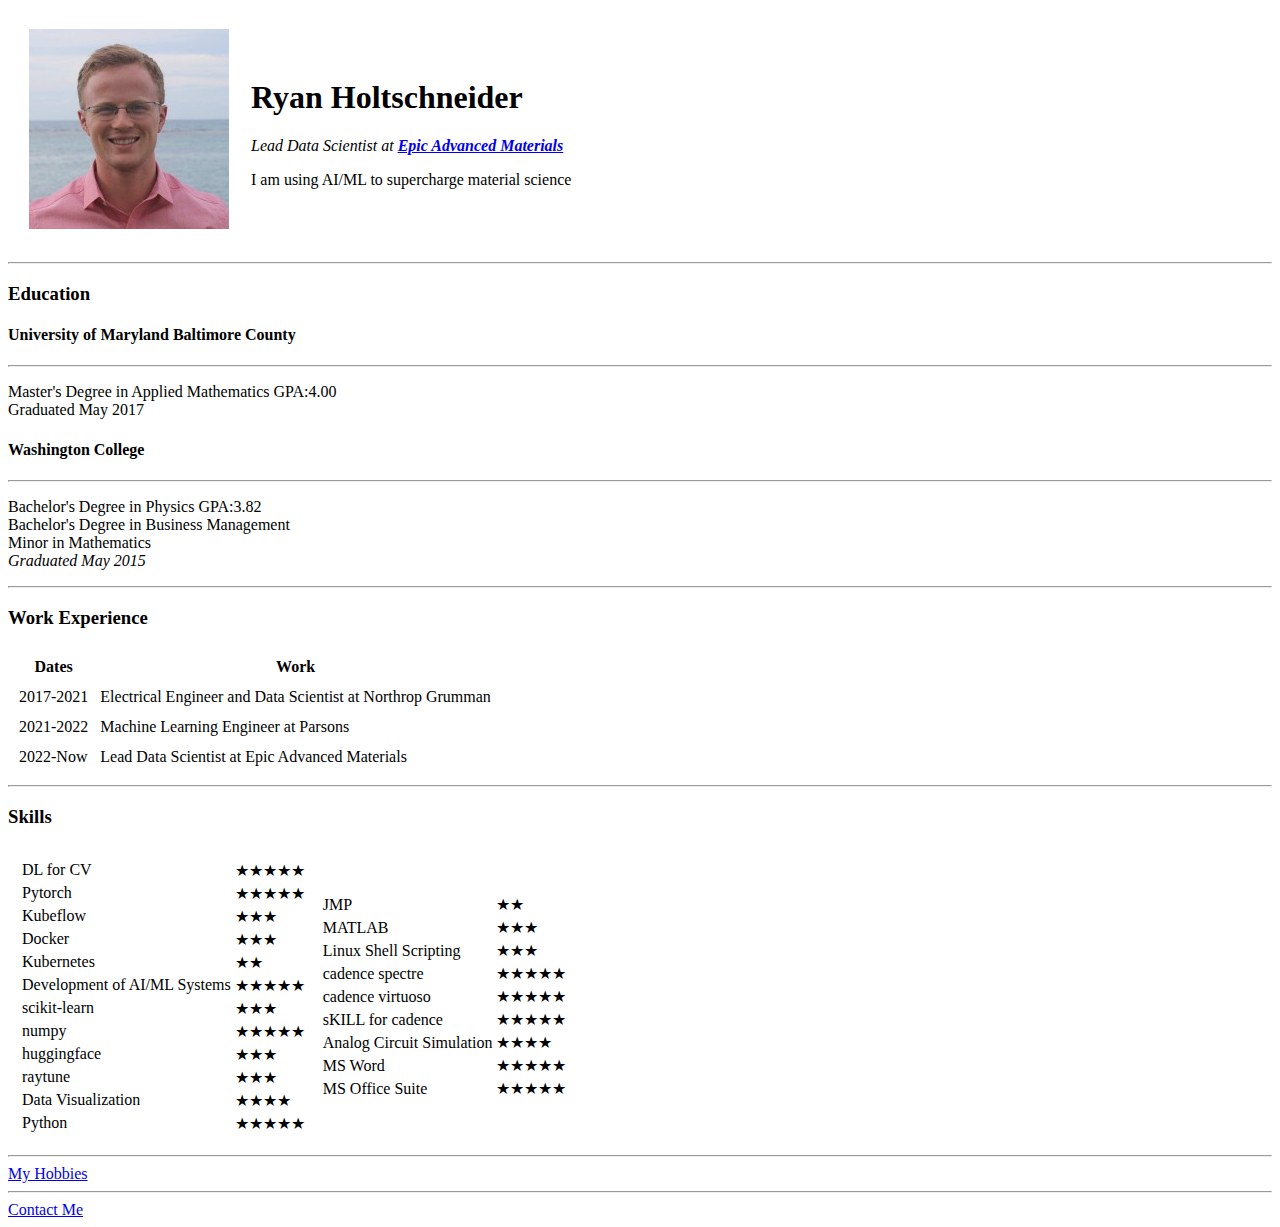
==== index.html @ 17277110 "Add initial cv website files" ====
<!DOCTYPE html>
<html lang="en" dir="ltr">

<head>
  <meta charset="utf-8">
  <title>Ryan's Personal Site</title>
</head>

<body>
  <table cellspacing="20">
    <tr>
      <td>
        <img src="ryan.jpeg" alt="Ryan Profile Picture">
      </td>
      <td>
        <h1> Ryan Holtschneider</h1>
        <p><em>Lead Data Scientist at <strong><a href="https://www.epicbnnt.com/">Epic Advanced Materials</a></strong></em></p>
        <p>
          I am using AI/ML to supercharge material science
        </p>
      </td>
    </tr>
  </table>



  <hr />
  <h3>Education</h3>
  <h4>
    University of Maryland Baltimore County
  </h4>
  <hr />
  <p>
    Master's Degree in Applied Mathematics GPA:4.00
    <br /> Graduated May 2017
  </p>
  <h4>
    Washington College
  </h4>
  <hr />
  <p>
    Bachelor's Degree in Physics GPA:3.82
    <br />Bachelor's Degree in Business Management
    <br />Minor in Mathematics
    <br /> <em>Graduated May 2015</em>
  </p>
  <hr />
  <h3>Work Experience</h3>
  <table cellspacing="10">
    <thead>
      <th>
        Dates
      </th>
      <th>
        Work
      </th>
      <tr>
        <td>
          2017-2021
        </td>
        <td>
          Electrical Engineer and Data Scientist at Northrop Grumman
        </td>
      </tr>

      <tr>
        <td>2021-2022</td>
        <td>Machine Learning Engineer at Parsons</td>
      </tr>
      <tr>
        <td>2022-Now</td>
        <td>Lead Data Scientist at Epic Advanced Materials</td>
      </tr>

    </thead>
  </table>
  <hr />
  <h3>
    Skills
  </h3>
  <table cellspacing="10">
    <tr>
      <td>
        <table>
          <tr>
            <td>DL for CV</td>
            <td>★★★★★</td>
          </tr>
          <tr>
            <td>Pytorch</td>
            <td>★★★★★</td>
          </tr>
          <tr>
            <td>Kubeflow</td>
            <td>★★★</td>
          </tr>
          <tr>
            <td>Docker</td>
            <td>★★★</td>
          </tr>
          <tr>
            <td>Kubernetes</td>
            <td>★★</td>
          </tr>
          <tr>
            <td>Development of AI/ML Systems</td>
            <td>★★★★★</td>
          </tr>
          <tr>
            <td>scikit-learn</td>
            <td>★★★</td>
          </tr>
          <tr>
            <td>numpy</td>
            <td>★★★★★</td>
          </tr>
          <tr>
            <td>huggingface</td>
            <td>★★★</td>
          </tr>
          <tr>
            <td>raytune</td>
            <td>★★★</td>
          </tr>
          <tr>
            <td>Data Visualization</td>
            <td>★★★★</td>
          </tr>
          <tr>
            <td>Python</td>
            <td>★★★★★</td>
          </tr>
        </table>
      </td>
      <td>
        <table>
          <tr>
            <td>JMP</td>
            <td>★★</td>
          </tr>
          <tr>
            <td>MATLAB</td>
            <td>★★★</td>
          </tr>
          <tr>
            <td>Linux Shell Scripting</td>
            <td>★★★</td>
          </tr>
          <tr>
            <td>cadence spectre</td>
            <td>★★★★★</td>
          </tr>
          <tr>
            <td>cadence virtuoso</td>
            <td>★★★★★</td>
          </tr>
          <tr>
            <td>sKILL for cadence</td>
            <td>★★★★★</td>
          </tr>
          <tr>
            <td>Analog Circuit Simulation</td>
            <td>★★★★</td>
          </tr>
          <tr>
            <td>MS Word</td>
            <td>★★★★★</td>
          </tr>
          <tr>
            <td>MS Office Suite</td>
            <td>★★★★★</td>
          </tr>
        </table>
      </td>
    </tr>

  </table>
  <hr />
  <a href="hobbies.html">My Hobbies</a>
  <hr />
  <a href="contact_page.html">Contact Me</a>



</body>

</html>
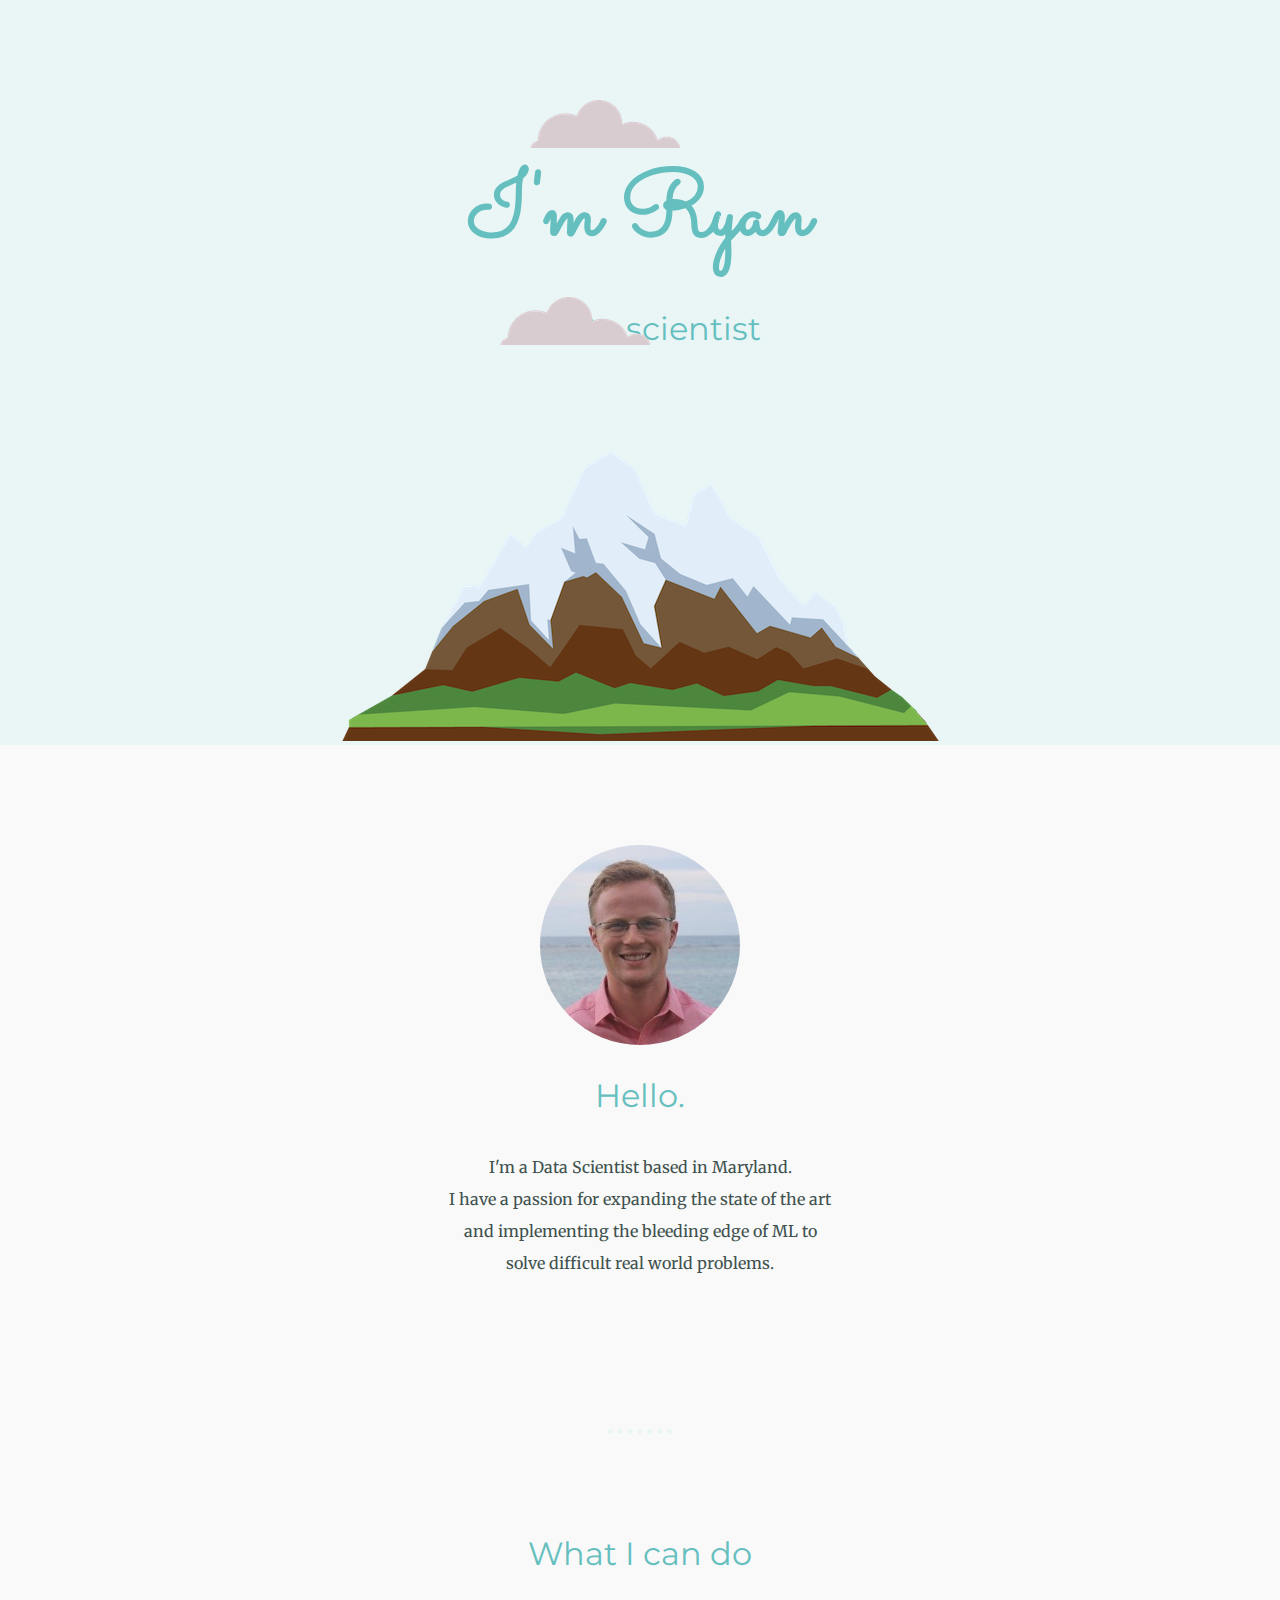
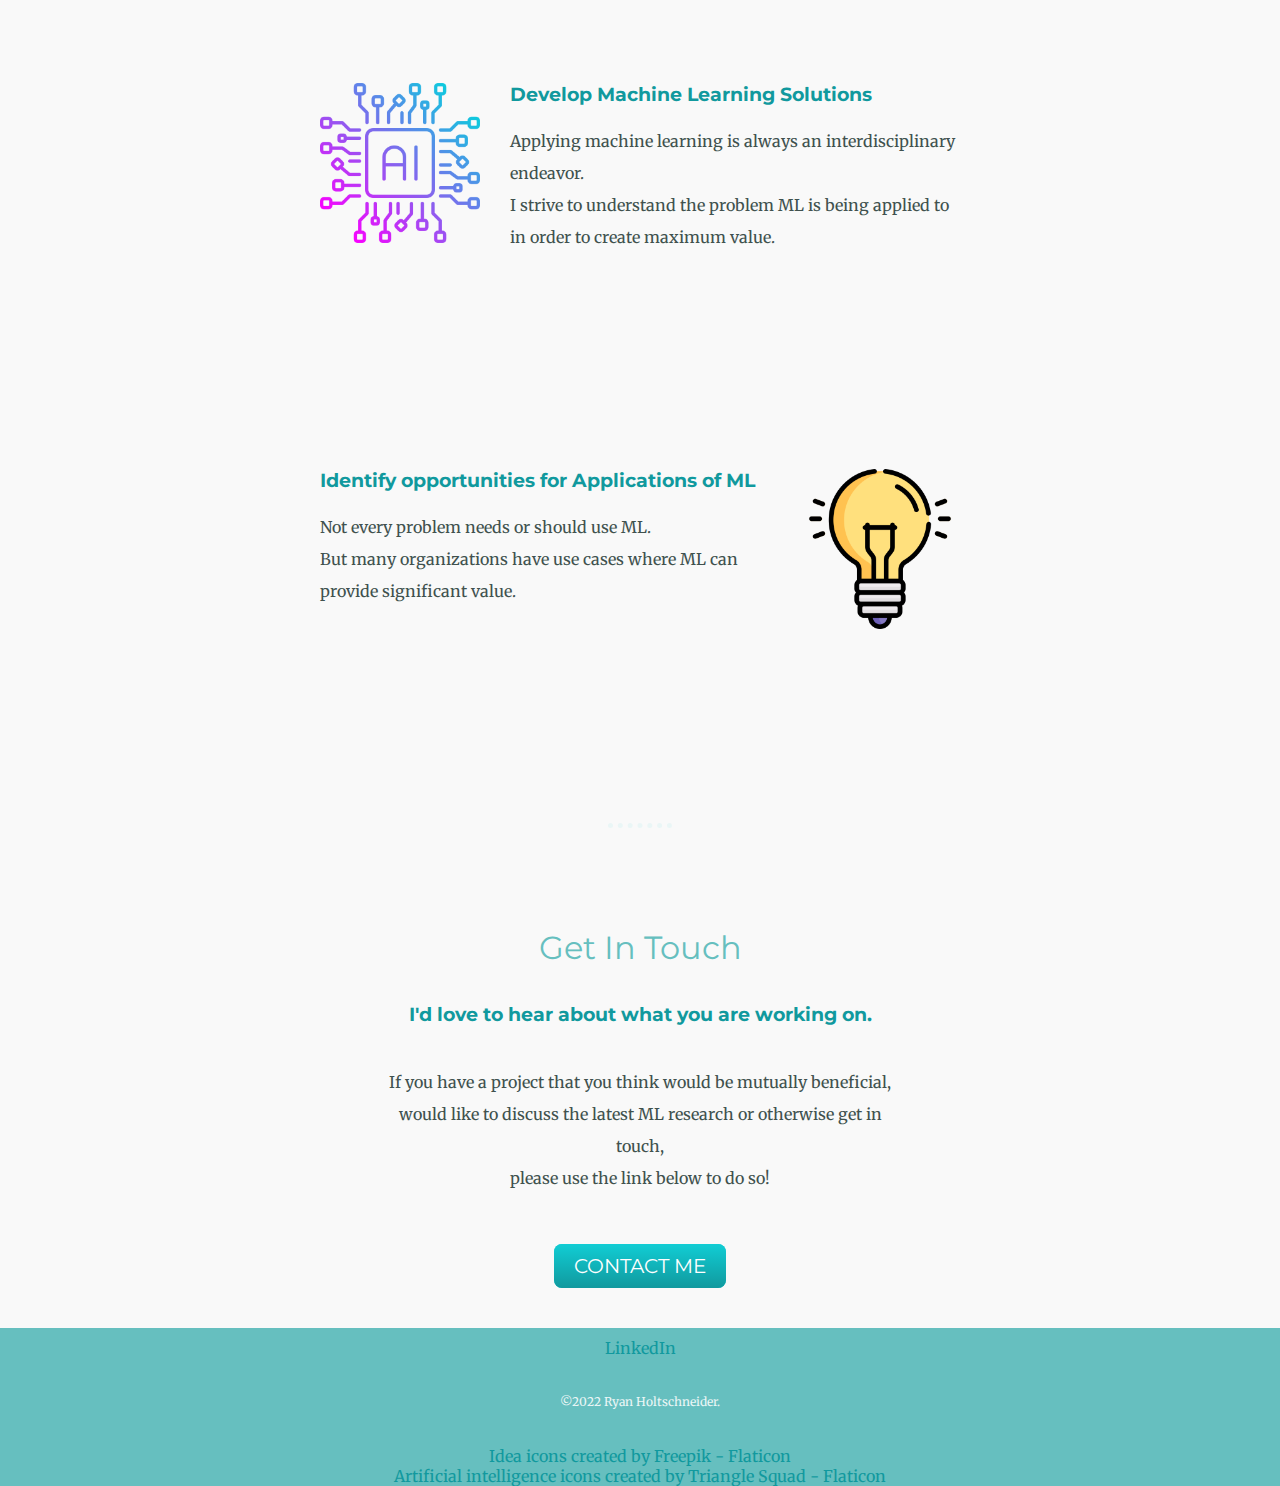
==== commit b45ea375: "update to css version" ====
--- a/index.html
+++ b/index.html
@@ -3,184 +3,62 @@
 
 <head>
   <meta charset="utf-8">
-  <title>Ryan's Personal Site</title>
+  <title>Ryan's Site</title>
+  <link rel="stylesheet" href="css/styles.css">
+  <link rel="icon" href="favicon.ico">
+  <link rel="preconnect" href="https://fonts.googleapis.com">
+  <link rel="preconnect" href="https://fonts.gstatic.com" crossorigin>
+  <link href="https://fonts.googleapis.com/css2?family=Merriweather&family=Montserrat&family=Sacramento&display=swap" rel="stylesheet">
 </head>
 
 <body>
-  <table cellspacing="20">
-    <tr>
-      <td>
-        <img src="ryan.jpeg" alt="Ryan Profile Picture">
-      </td>
-      <td>
-        <h1> Ryan Holtschneider</h1>
-        <p><em>Lead Data Scientist at <strong><a href="https://www.epicbnnt.com/">Epic Advanced Materials</a></strong></em></p>
-        <p>
-          I am using AI/ML to supercharge material science
-        </p>
-      </td>
-    </tr>
-  </table>
+  <div class="top-container">
+    <h1>I'm Ryan</h1>
+    <h2>a data scientist</h2>
+    <img class="top-cloud" src="images/cloud.png" alt="cloud-img">
+    <img class="bottom-cloud" src="images/cloud.png" alt="cloud-img">
+    <img src="images/mountain.png" alt="mountain-img">
+  </div>
+  <div class="middle-container">
+    <div class="profile">
+      <img style="border-radius:100%" src="images/ryan.jpeg" alt="profile-picture">
+      <h2>Hello.</h2>
+      <p class="intro">I'm a Data Scientist based in Maryland. <br /> I have a passion for expanding the state of the art <br />
+        and implementing the bleeding edge of ML to solve difficult real world problems.</p>
+    </div>
+    <hr>
+    <div class="skills">
+      <h2>What I can do</h2>
+      <div class="skill-row">
+        <img class="skill-img" src="images/chip.png" alt="artificial-intelligence">
+        <h3>Develop Machine Learning Solutions</h3>
+        <p class="skill-text"> Applying machine learning is always an interdisciplinary endeavor. <br />I strive to understand the problem ML is being applied to in order to create maximum value.</p>
+      </div>
+      <div class="skill-row">
+        <img class="skill-img2" src="images/light-bulb.png" alt="light-bulb">
+        <h3>Identify opportunities for Applications of ML </h3>
+        <p class="skill-text">Not every problem needs or should use ML. <br /> But many organizations have use cases where ML can provide significant value.</p>
+      </div>
+    </div>
+    <hr>
+    <div class="contact-me">
+      <h2>Get In Touch</h2>
+      <h3>I'd love to hear about what you are working on.</h3>
+      <p class="contact-text">If you have a project that you think would be mutually beneficial, <br>
+        would like to discuss the latest ML research or otherwise get in touch,
+        <br /> please use the link below to do so!
+      </p>
+      <a class="btn" href="mailto:rholtschneider2@gmail.com">CONTACT ME</a>
+    </div>
+  </div>
 
 
-
-  <hr />
-  <h3>Education</h3>
-  <h4>
-    University of Maryland Baltimore County
-  </h4>
-  <hr />
-  <p>
-    Master's Degree in Applied Mathematics GPA:4.00
-    <br /> Graduated May 2017
-  </p>
-  <h4>
-    Washington College
-  </h4>
-  <hr />
-  <p>
-    Bachelor's Degree in Physics GPA:3.82
-    <br />Bachelor's Degree in Business Management
-    <br />Minor in Mathematics
-    <br /> <em>Graduated May 2015</em>
-  </p>
-  <hr />
-  <h3>Work Experience</h3>
-  <table cellspacing="10">
-    <thead>
-      <th>
-        Dates
-      </th>
-      <th>
-        Work
-      </th>
-      <tr>
-        <td>
-          2017-2021
-        </td>
-        <td>
-          Electrical Engineer and Data Scientist at Northrop Grumman
-        </td>
-      </tr>
-
-      <tr>
-        <td>2021-2022</td>
-        <td>Machine Learning Engineer at Parsons</td>
-      </tr>
-      <tr>
-        <td>2022-Now</td>
-        <td>Lead Data Scientist at Epic Advanced Materials</td>
-      </tr>
-
-    </thead>
-  </table>
-  <hr />
-  <h3>
-    Skills
-  </h3>
-  <table cellspacing="10">
-    <tr>
-      <td>
-        <table>
-          <tr>
-            <td>DL for CV</td>
-            <td>★★★★★</td>
-          </tr>
-          <tr>
-            <td>Pytorch</td>
-            <td>★★★★★</td>
-          </tr>
-          <tr>
-            <td>Kubeflow</td>
-            <td>★★★</td>
-          </tr>
-          <tr>
-            <td>Docker</td>
-            <td>★★★</td>
-          </tr>
-          <tr>
-            <td>Kubernetes</td>
-            <td>★★</td>
-          </tr>
-          <tr>
-            <td>Development of AI/ML Systems</td>
-            <td>★★★★★</td>
-          </tr>
-          <tr>
-            <td>scikit-learn</td>
-            <td>★★★</td>
-          </tr>
-          <tr>
-            <td>numpy</td>
-            <td>★★★★★</td>
-          </tr>
-          <tr>
-            <td>huggingface</td>
-            <td>★★★</td>
-          </tr>
-          <tr>
-            <td>raytune</td>
-            <td>★★★</td>
-          </tr>
-          <tr>
-            <td>Data Visualization</td>
-            <td>★★★★</td>
-          </tr>
-          <tr>
-            <td>Python</td>
-            <td>★★★★★</td>
-          </tr>
-        </table>
-      </td>
-      <td>
-        <table>
-          <tr>
-            <td>JMP</td>
-            <td>★★</td>
-          </tr>
-          <tr>
-            <td>MATLAB</td>
-            <td>★★★</td>
-          </tr>
-          <tr>
-            <td>Linux Shell Scripting</td>
-            <td>★★★</td>
-          </tr>
-          <tr>
-            <td>cadence spectre</td>
-            <td>★★★★★</td>
-          </tr>
-          <tr>
-            <td>cadence virtuoso</td>
-            <td>★★★★★</td>
-          </tr>
-          <tr>
-            <td>sKILL for cadence</td>
-            <td>★★★★★</td>
-          </tr>
-          <tr>
-            <td>Analog Circuit Simulation</td>
-            <td>★★★★</td>
-          </tr>
-          <tr>
-            <td>MS Word</td>
-            <td>★★★★★</td>
-          </tr>
-          <tr>
-            <td>MS Office Suite</td>
-            <td>★★★★★</td>
-          </tr>
-        </table>
-      </td>
-    </tr>
-
-  </table>
-  <hr />
-  <a href="hobbies.html">My Hobbies</a>
-  <hr />
-  <a href="contact_page.html">Contact Me</a>
-
-
+  <div class="bottom-container">
+    <a class="footer-link" href="https://www.linkedin.com/in/ryan-holtschneider-02775858/">LinkedIn</a>
+    <p class="copyright">©2022 Ryan Holtschneider.</p>
+    <a href="https://www.flaticon.com/free-icons/idea" title="idea icons">Idea icons created by Freepik - Flaticon</a> <br>
+    <a href="https://www.flaticon.com/free-icons/artificial-intelligence" title="artificial intelligence icons">Artificial intelligence icons created by Triangle Squad - Flaticon</a>
+  </div>
 
 </body>
 
--- a/css/styles.css
+++ b/css/styles.css
@@ -0,0 +1,141 @@
+body {
+  margin:0;
+  background-color:#EAF6F6;
+  color:#40514E;
+  text-align:center;
+
+  font-family: 'Merriweather', serif;
+}
+a {
+  color:#11999E;
+  text-decoration:none;
+}
+a:hover {
+  color:#EAF6F6;
+  text-decoration:none;
+}
+h1 {
+  margin-top:0;
+  font-family: 'Sacramento', cursive;
+  font-size:5.625em;
+  margin:50px auto 0 auto;
+  color:#66BFBF;
+}
+h2 {
+  font-family: 'Montserrat', sans-serif;
+  font-size:2rem;
+  color:#66BFBF;
+  font-weight:normal;
+  padding-bottom:10px;
+}
+h3{
+  font-family: 'Montserrat', sans-serif;
+  color:#11999E;
+}
+hr{
+  width:5%;
+  border-width:5px;
+  border-style:none none dotted;
+  border-color:#EAF6F6;
+  margin:100px auto;
+}
+
+img{
+}
+p{
+  line-height:2;
+}
+/******************** CLASS SELECTORS*****************/
+.top-container{
+  margin:0;
+  padding:100px 0 0 0;
+  position:relative;
+}
+
+.middle-container{
+  background-color:#F9F9F9;
+  color:#40514E;
+
+}
+.bottom-container{
+  background-color:#66BFBF;
+  color:#40514E;
+  padding-top:10px;
+}
+.bottom-cloud{
+  position:absolute;
+  bottom:400px;
+  left:500px;
+}
+.contact-me{
+  padding-bottom:50px;
+}
+.contact-text{
+  margin-bottom:40px;
+  width:40%;
+  margin:40px auto 60px;
+}
+.copyright{
+  color:#EAF6F6;
+  font-size:0.75rem;
+  padding:20px 0
+}
+.intro{
+  width:30%;
+  margin:0 auto 0 auto;
+}
+.top-cloud{
+  position:absolute;
+  right:600px;
+  top:100px;
+}
+.profile{
+  padding: 100px 0 50px 0;
+}
+.skill-img{
+  width:25%;
+  float:left;
+  margin-right:30px;
+  margin-bottom:50px;
+}
+
+.skill-img2{
+  width:25%;
+  float:right;
+  margin-left:30px;
+}
+
+.skill-row{
+  width:50%;
+  margin:100px auto 100px auto;
+  padding-bottom:100px;
+  text-align:left;
+
+}
+
+.btn {
+  background: #11cdd4;
+  background-image: -webkit-linear-gradient(top, #11cdd4, #11999e);
+  background-image: -moz-linear-gradient(top, #11cdd4, #11999e);
+  background-image: -ms-linear-gradient(top, #11cdd4, #11999e);
+  background-image: -o-linear-gradient(top, #11cdd4, #11999e);
+  background-image: linear-gradient(to bottom, #11cdd4, #11999e);
+  -webkit-border-radius: 8;
+  -moz-border-radius: 8;
+  border-radius: 8px;
+  font-family: 'Montserrat', sans-serif;
+  color: #ffffff;
+  font-size: 20px;
+  padding: 10px 20px 10px 20px;
+  text-decoration: none;
+}
+
+.btn:hover {
+  background: #30e3cb;
+  background-image: -webkit-linear-gradient(top, #30e3cb, #2bc4ad);
+  background-image: -moz-linear-gradient(top, #30e3cb, #2bc4ad);
+  background-image: -ms-linear-gradient(top, #30e3cb, #2bc4ad);
+  background-image: -o-linear-gradient(top, #30e3cb, #2bc4ad);
+  background-image: linear-gradient(to bottom, #30e3cb, #2bc4ad);
+  text-decoration: none;
+}
